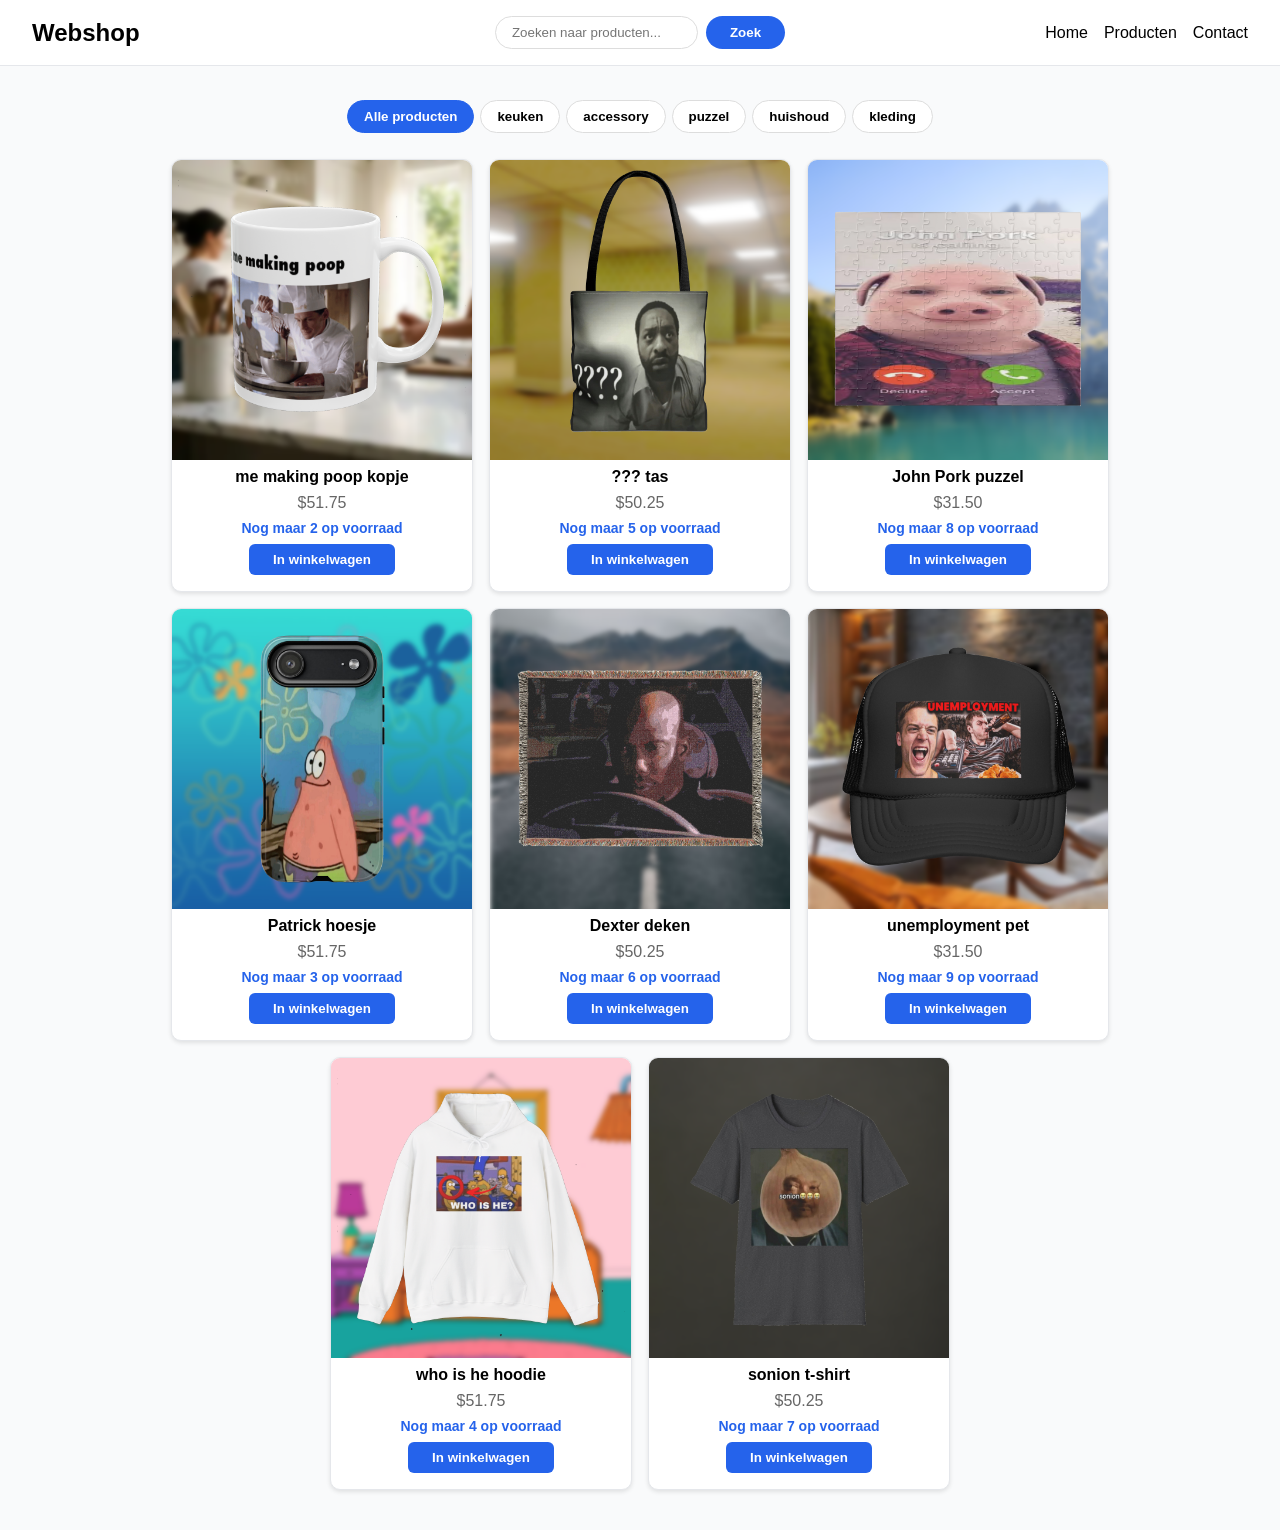
==== productpagina.html @ b0ecc129 "filter buttons" ====
<!DOCTYPE html>
<html lang="nl">
<head>
  <meta charset="UTF-8">
  <meta name="viewport" content="width=device-width, initial-scale=1.0">
  <title>Flash Sale Webshop</title>
  <link rel="stylesheet" href="style.css">
</head>
<body>
  <header class="header">
    <a class="logo" href="index.html">Webshop</a>

    <form class="search" action="productpagina.html" method="get">
      <input type="search" class="search-bar" name="q" placeholder="Zoeken naar producten..." aria-label="Zoeken naar producten">
      <button class="btn-search" type="submit">Zoek</button>
    </form>

    <nav class="nav">
      <a href="index.html">Home</a>
      <a href="productpagina.html">Producten</a>
      <a href="contactpagina.html">Contact</a>
    </nav>
  </header>

  <main class="product-page">

    <div class="filter-container">
      <button class="filter-btn active" data-filter="all">Alle producten</button>
    </div>

    <div class="product-list">
      <p id="no-results-message">Geen producten gevonden.</p>
    </div>
  </main>

  <script src="script.js"></script>
</body>
</html>
---- style.css ----
* {
  margin: 0;
  padding: 0;
  box-sizing: border-box;
}

body {
  font-family: Arial, Helvetica, sans-serif;
  background-color: #f9fafb;
}

a {
  text-decoration: none;
  color: black;
}

main {
  padding: 1rem 2rem;
}

header {
  display: grid;
  grid-template-columns: 1fr auto 1fr;
  align-items: center;
  gap: 1rem;
  border-bottom: 1px solid #e5e7eb;
  background-color: #ffffff;
  padding: 1rem 2rem;
}

.logo {
  justify-self: start;
}

.search {
  justify-self: center;
}

nav {
  justify-self: end;
}

.product-page {
  display: flex;
  flex-direction: column;
  gap: 1rem;
  padding-top: 1.5rem;
}

nav {
  display: flex;
  gap: 1rem;
}

.logo {
  font-size: 24px;
  font-weight: bold;
}

.search-bar {
  display: block;
  width: 100%;
  max-width: 300px;
  margin: 0 auto;
  padding: 8px 16px;
  border: 1px solid #ddd;
  border-radius: 20px;
}

.search{
  display:flex;
  gap: 0.5rem;
}

.product-title {
  text-align: center;
  margin: 0 0 1rem;
}

.countdown {
  text-align: center;
  font-weight: bold;
  margin: 0 0 1.5rem;
  color: gray;
}

.product-list {
  display: flex;
  flex-wrap: wrap;
  gap: 1rem;
  justify-content: center;
  max-width: 1300px;
  margin: 0 auto;
  padding: 0 1rem 1.5rem;
}

.product-container {
  display: flex;
  flex-direction: column;
  align-items: center;
  gap: 0.5rem;
  width: 302px;
  padding: 0 0 1rem;
  border: 1px solid #e5e7eb;
  background-color: #ffffff;
  border-radius: 10px;
  overflow: hidden;
  box-shadow: 0 2px 4px rgba(0, 0, 0, 0.1);
}

.product-container > img {
  width: 100%;
  height: auto;
  aspect-ratio: 1 / 1;
  object-fit: cover;
}

.product-container span {
  width: 100%;
  padding: 0 1rem;
  text-align: center;
}

.product-card__name {
  font-weight: bold;
}

.product-card__price {
  color: #666;
}

.stock-badge {
  color: #2563eb;
  font-size: 14px;
  font-weight: bold;
}

:root {
  --primary-color: #2563eb;
  --primary-color-dark: #1d4ed8;
}

.btn-search {
  background-color: var(--primary-color);
  color: white;
  border: none;
  padding: 8px 24px;
  border-radius: 20px;
  font-weight: bold;
  cursor: pointer;
}

.btn-search:hover {
  background-color: var(--primary-color-dark);
}

.btn-primary {
  background-color: var(--primary-color);
  color: white;
  border: none;
  padding: 8px 24px;
  border-radius: 6px;
  font-weight: bold;
  cursor: pointer;
}

.btn-primary:hover {
  background-color: var(--primary-color-dark);
}

.btn-primary.clicked {
  background-color: #2e7d32;
}

#no-results-message {
  display: none;
  width: 100%;
  text-align: center;
  font-weight: bold;
  color: #666;
  margin-top: 20px;
}

@media (max-width: 700px) {
  header {
    display: flex;
    justify-content: center;
    flex-wrap: wrap;
    gap: 1.5rem;
  }

  .logo {
    order: 1;
  }

  nav {
    order: 2;
  }

  .search {
    order: 3;
    width: 75%;
  }

  .search-bar {
    flex: 1;
    max-width: none;
    margin: 0;
  }
}

.filter-container {
  display: flex;
  justify-content: center;
  gap: 6px;
  margin: 10px 0;
}

.filter-btn {
  padding: 8px 16px;
  border: 1px solid #ddd;
  background-color: #ffffff;
  border-radius: 20px;
  cursor: pointer;
  font-weight: bold;
  transition: all 0.3s ease;
}

.filter-btn:hover {
  background-color: #f0f0f0;
}

.filter-btn.active {
  background-color: var(--primary-color);
  color: white;
  border-color: var(--primary-color);
}
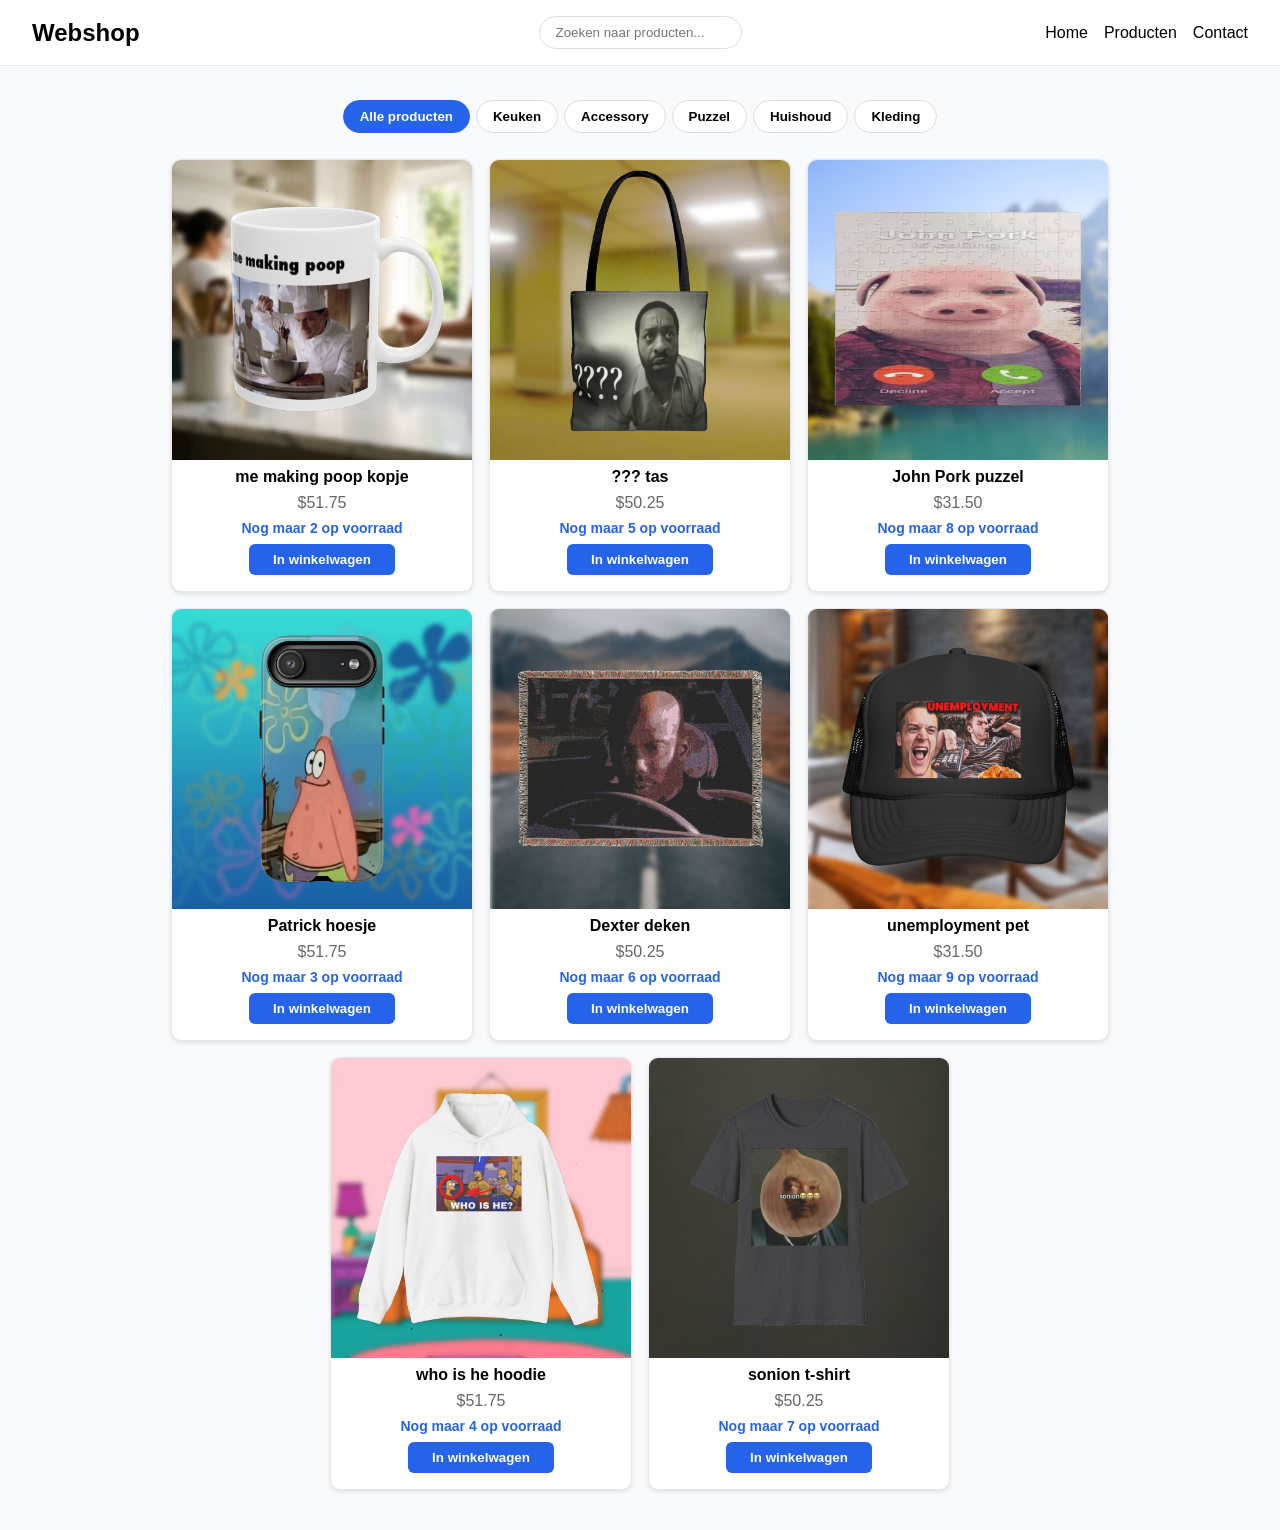
==== commit d16f3f08: "zoekbalk en filter fix een nieuwe dag, een nieuwe update aan de zoekbalk" ====
--- a/productpagina.html
+++ b/productpagina.html
@@ -12,7 +12,6 @@
 
     <form class="search" action="productpagina.html" method="get">
       <input type="search" class="search-bar" name="q" placeholder="Zoeken naar producten..." aria-label="Zoeken naar producten">
-      <button class="btn-search" type="submit">Zoek</button>
     </form>
 
     <nav class="nav">
--- a/style.css
+++ b/style.css
@@ -140,20 +140,6 @@
   --primary-color-dark: #1d4ed8;
 }
 
-.btn-search {
-  background-color: var(--primary-color);
-  color: white;
-  border: none;
-  padding: 8px 24px;
-  border-radius: 20px;
-  font-weight: bold;
-  cursor: pointer;
-}
-
-.btn-search:hover {
-  background-color: var(--primary-color-dark);
-}
-
 .btn-primary {
   background-color: var(--primary-color);
   color: white;
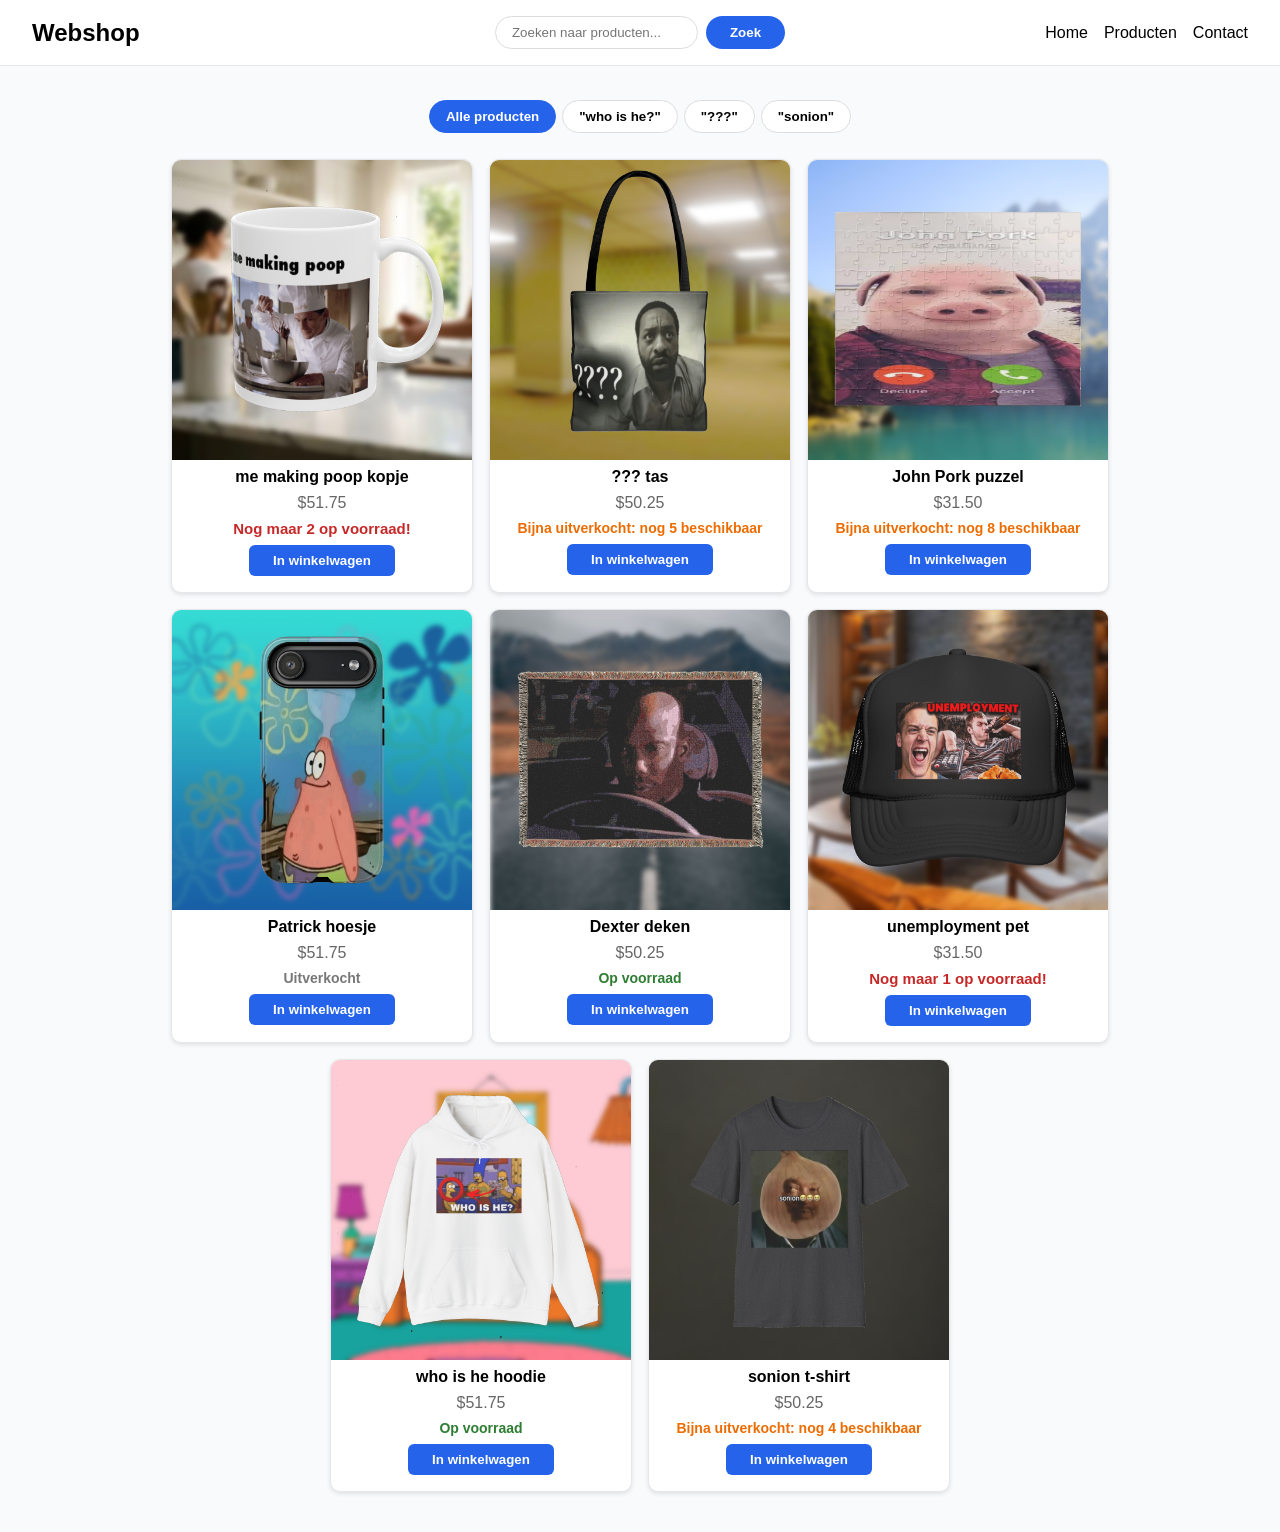
==== commit 60baa3c3: "user 7 eerste stap" ====
--- a/productpagina.html
+++ b/productpagina.html
@@ -12,6 +12,7 @@
 
     <form class="search" action="productpagina.html" method="get">
       <input type="search" class="search-bar" name="q" placeholder="Zoeken naar producten..." aria-label="Zoeken naar producten">
+      <button class="btn-search" type="submit">Zoek</button>
     </form>
 
     <nav class="nav">
@@ -25,6 +26,9 @@
 
     <div class="filter-container">
       <button class="filter-btn active" data-filter="all">Alle producten</button>
+      <button class="filter-btn" data-filter="who-is-he">"who is he?"</button>
+      <button class="filter-btn" data-filter="mystery">"???"</button>
+      <button class="filter-btn" data-filter="sonion">"sonion"</button>
     </div>
 
     <div class="product-list">
@@ -35,3 +39,4 @@
   <script src="script.js"></script>
 </body>
 </html>
+
--- a/style.css
+++ b/style.css
@@ -135,9 +135,29 @@
   font-weight: bold;
 }
 
+/* User Story 7 - kleuren van de voorraadmelding */
+.stock-ok     { color: #2e7d32; }
+.stock-medium { color: #ed6c02; }
+.stock-low    { color: #c62828; font-size: 15px; }
+.stock-out    { color: #777777; }
+
 :root {
   --primary-color: #2563eb;
   --primary-color-dark: #1d4ed8;
+}
+
+.btn-search {
+  background-color: var(--primary-color);
+  color: white;
+  border: none;
+  padding: 8px 24px;
+  border-radius: 20px;
+  font-weight: bold;
+  cursor: pointer;
+}
+
+.btn-search:hover {
+  background-color: var(--primary-color-dark);
 }
 
 .btn-primary {
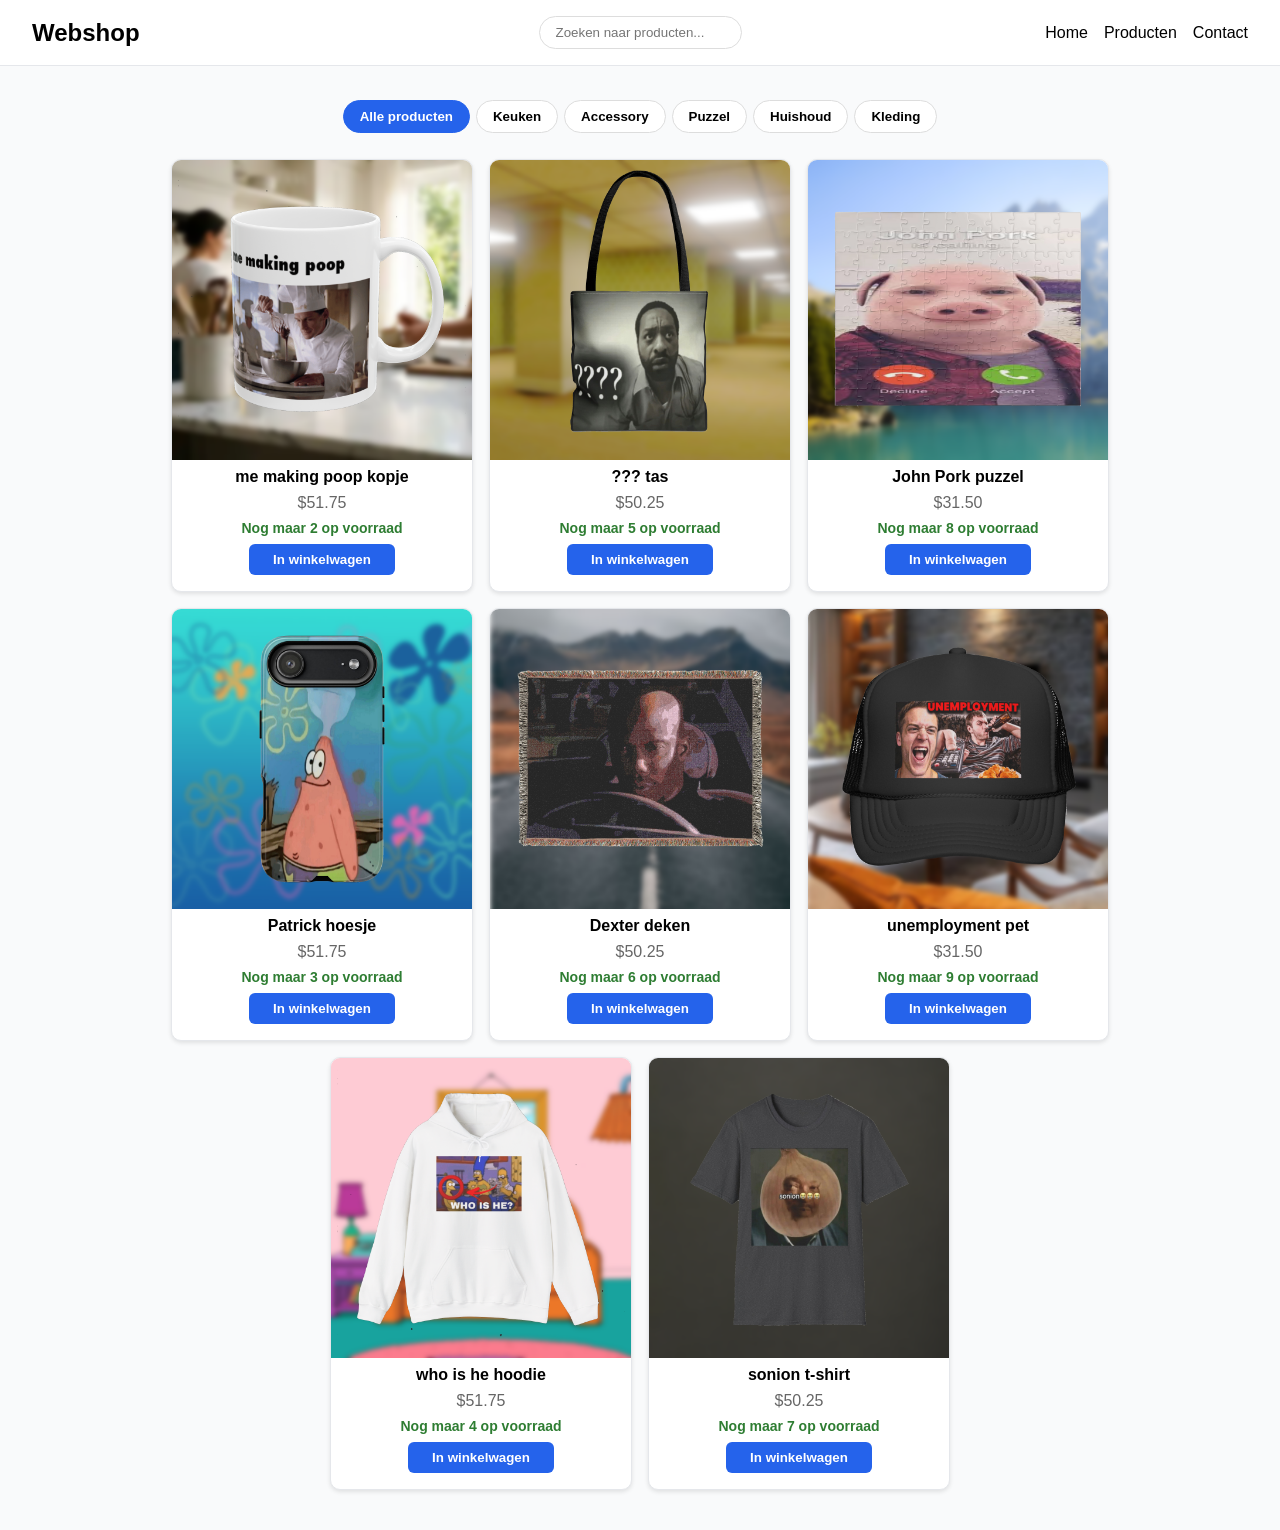
==== commit 83c21216: "Merge branch 'main' of https://github.com/DjanoVanEijk/Project-Djano-Mustafa-Abenezer" ====
--- a/productpagina.html
+++ b/productpagina.html
@@ -12,7 +12,6 @@
 
     <form class="search" action="productpagina.html" method="get">
       <input type="search" class="search-bar" name="q" placeholder="Zoeken naar producten..." aria-label="Zoeken naar producten">
-      <button class="btn-search" type="submit">Zoek</button>
     </form>
 
     <nav class="nav">
@@ -26,9 +25,6 @@
 
     <div class="filter-container">
       <button class="filter-btn active" data-filter="all">Alle producten</button>
-      <button class="filter-btn" data-filter="who-is-he">"who is he?"</button>
-      <button class="filter-btn" data-filter="mystery">"???"</button>
-      <button class="filter-btn" data-filter="sonion">"sonion"</button>
     </div>
 
     <div class="product-list">
--- a/style.css
+++ b/style.css
@@ -146,20 +146,6 @@
   --primary-color-dark: #1d4ed8;
 }
 
-.btn-search {
-  background-color: var(--primary-color);
-  color: white;
-  border: none;
-  padding: 8px 24px;
-  border-radius: 20px;
-  font-weight: bold;
-  cursor: pointer;
-}
-
-.btn-search:hover {
-  background-color: var(--primary-color-dark);
-}
-
 .btn-primary {
   background-color: var(--primary-color);
   color: white;
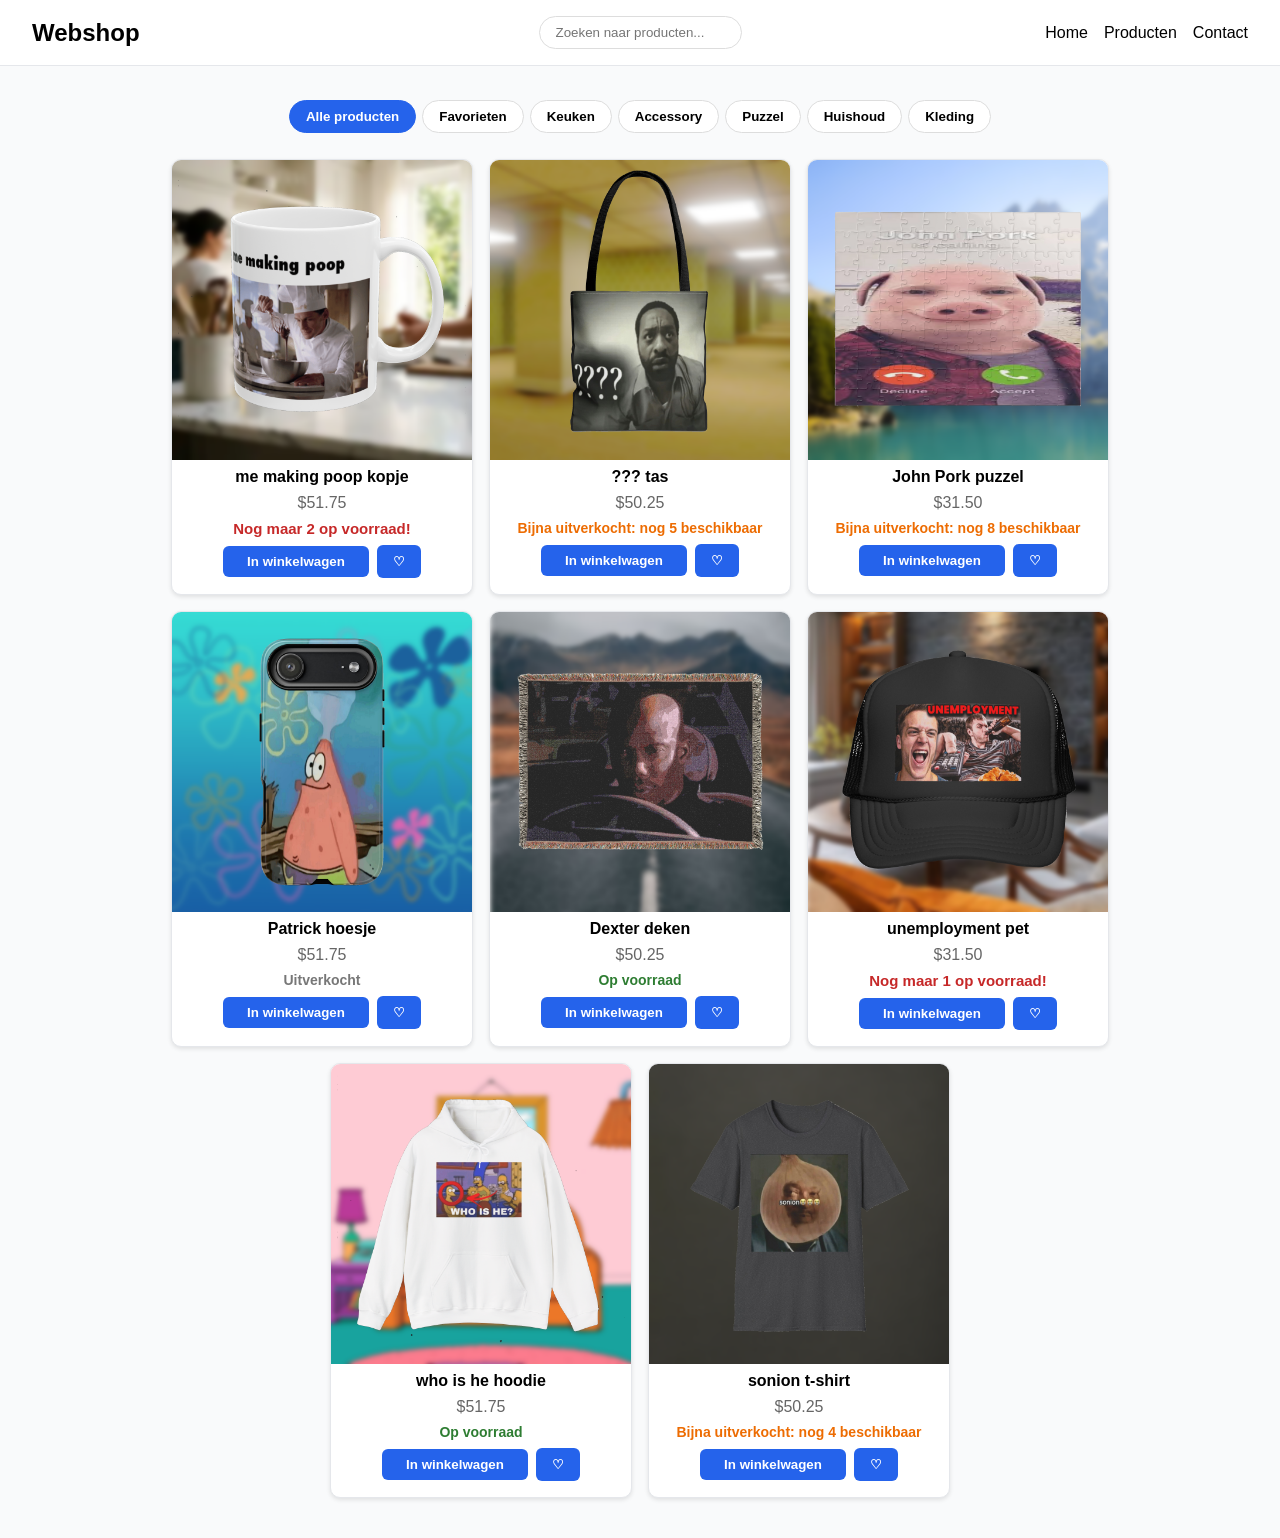
==== commit 8cf51cb9: "loading state en favorites" ====
--- a/productpagina.html
+++ b/productpagina.html
@@ -28,6 +28,7 @@
     </div>
 
     <div class="product-list">
+      <p id="loading-message" role="status">Producten laden...</p>
       <p id="no-results-message">Geen producten gevonden.</p>
     </div>
   </main>
--- a/style.css
+++ b/style.css
@@ -164,7 +164,38 @@
   background-color: #2e7d32;
 }
 
+.favorite-button {
+  width: 44px;
+  height: 33px;
+  padding: 0;
+  background-color: var(--primary-color);
+  color: white;
+  border: none;
+  border-radius: 6px;
+  font-weight: bold;
+  cursor: pointer;
+}
+
+.favorite-button:hover {
+  background-color: var(--primary-color-dark);
+}
+
+.product-card__actions {
+  display: flex;
+  align-items: center;
+  gap: 0.5rem;
+}
+
 #no-results-message {
+  display: none;
+  width: 100%;
+  text-align: center;
+  font-weight: bold;
+  color: #666;
+  margin-top: 20px;
+}
+
+#loading-message {
   display: none;
   width: 100%;
   text-align: center;
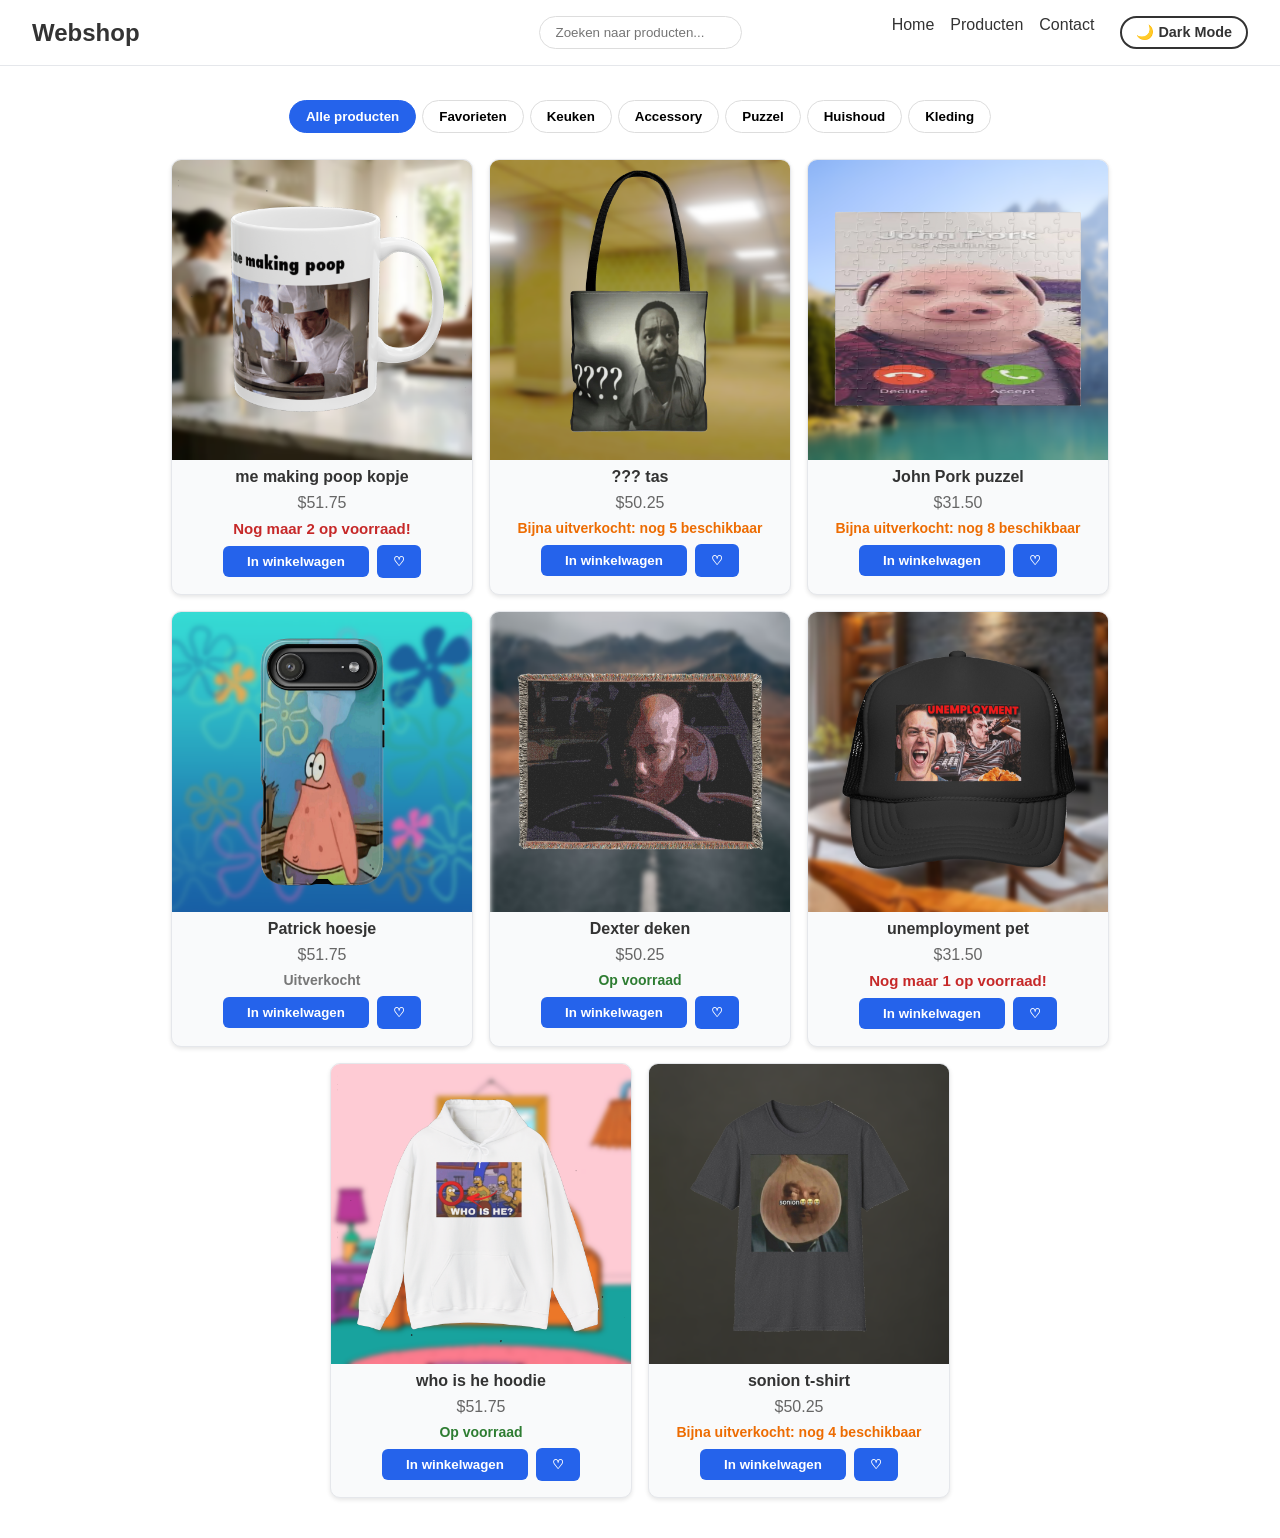
==== commit fc10f894: "Dark en Light mode toegevoegd met styling" ====
--- a/productpagina.html
+++ b/productpagina.html
@@ -18,6 +18,7 @@
       <a href="index.html">Home</a>
       <a href="productpagina.html">Producten</a>
       <a href="contactpagina.html">Contact</a>
+      <button id="theme-toggle" class="theme-toggle-btn" type="button">🌙 Dark Mode</button>
     </nav>
   </header>
 
--- a/style.css
+++ b/style.css
@@ -257,4 +257,57 @@
   background-color: var(--primary-color);
   color: white;
   border-color: var(--primary-color);
+}
+
+:root {
+  --bg-color: #ffffff;
+  --text-color: #333333;
+  --card-bg: #f9fafb;
+}
+
+body.dark-mode {
+  --bg-color: #121212;
+  --text-color: #f1f1f1;
+  --card-bg: #1e1e1e;
+}
+
+body {
+  background-color: var(--bg-color);
+  color: var(--text-color);
+}
+
+.header, .nav, .header a {
+  background-color: var(--bg-color);
+  color: var(--text-color);
+}
+
+.product-card {
+  background-color: var(--card-bg);
+  color: var(--text-color);
+}
+
+.theme-toggle-btn {
+  background-color: transparent;
+  color: var(--text-color);
+  border: 2px solid var(--text-color);
+  padding: 6px 14px;
+  border-radius: 20px;
+  font-size: 0.9rem;
+  font-weight: 600;
+  cursor: pointer;
+  transition: all 0.3s ease;
+  display: inline-flex;
+  align-items: center;
+  gap: 6px;
+  margin-left: 10px;
+}
+
+.theme-toggle-btn:hover {
+  background-color: var(--text-color);
+  color: var(--bg-color);
+  transform: translateY(-2px);
+}
+
+.theme-toggle-btn:active {
+  transform: translateY(0);
 }
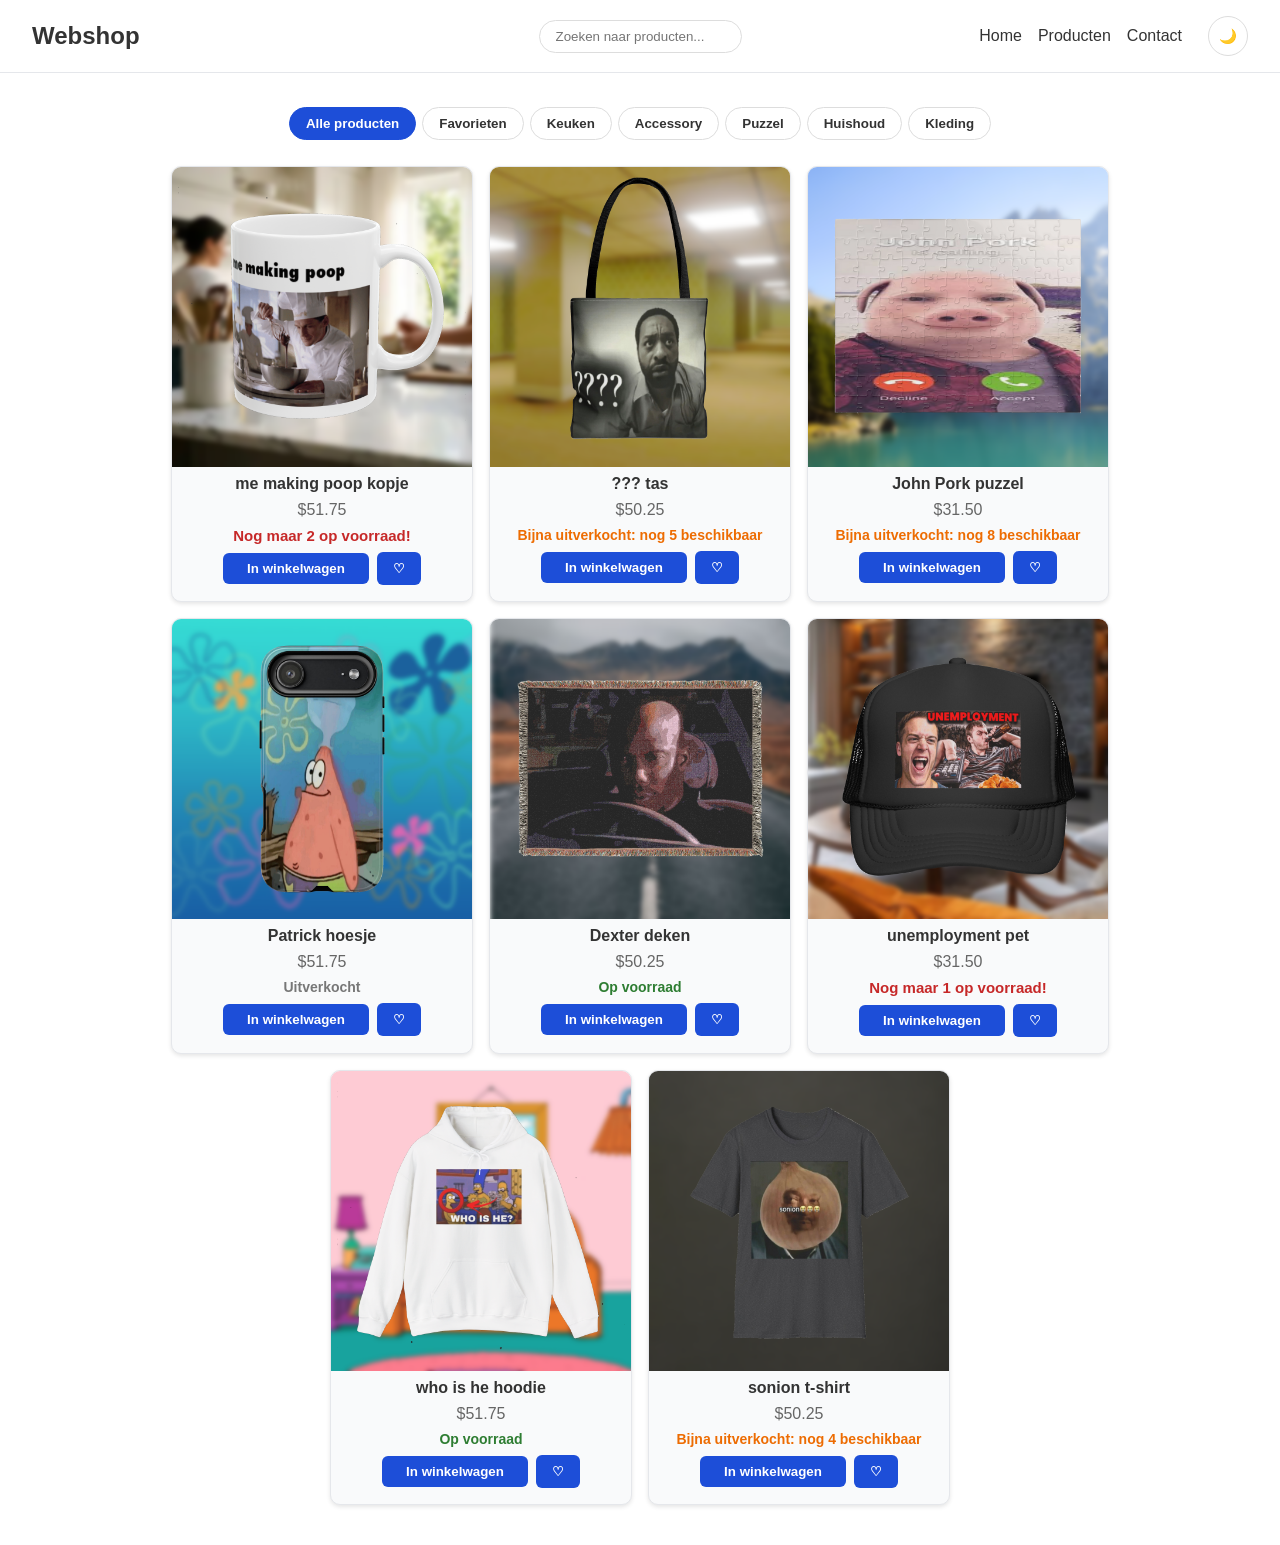
==== commit 1435b2dd: "theme button verbteringen" ====
--- a/productpagina.html
+++ b/productpagina.html
@@ -18,7 +18,7 @@
       <a href="index.html">Home</a>
       <a href="productpagina.html">Producten</a>
       <a href="contactpagina.html">Contact</a>
-      <button id="theme-toggle" class="theme-toggle-btn" type="button">🌙 Dark Mode</button>
+      <button id="theme-toggle" class="theme-toggle-btn" type="button">🌙</button>
     </nav>
   </header>
 
--- a/style.css
+++ b/style.css
@@ -23,7 +23,7 @@
   grid-template-columns: 1fr auto 1fr;
   align-items: center;
   gap: 1rem;
-  border-bottom: 1px solid #e5e7eb;
+  border-bottom: 1px solid var(--subtle-border-color);
   background-color: #ffffff;
   padding: 1rem 2rem;
 }
@@ -37,8 +37,18 @@
 }
 
 nav {
+  display: flex;
+  align-items: center;
+  gap: 1rem;
   justify-self: end;
 }
+
+nav a {
+  color: var(--text-color);
+  text-decoration: none;
+  font-weight: 500;
+}
+
 
 .product-page {
   display: flex;
@@ -47,10 +57,6 @@
   padding-top: 1.5rem;
 }
 
-nav {
-  display: flex;
-  gap: 1rem;
-}
 
 .logo {
   font-size: 24px;
@@ -63,7 +69,9 @@
   max-width: 300px;
   margin: 0 auto;
   padding: 8px 16px;
-  border: 1px solid #ddd;
+  border: 1px solid var(--border-color);
+  background-color: var(--control-bg);
+  color: var(--text-color);
   border-radius: 20px;
 }
 
@@ -101,7 +109,7 @@
   gap: 0.5rem;
   width: 302px;
   padding: 0 0 1rem;
-  border: 1px solid #e5e7eb;
+  border: 1px solid var(--subtle-border-color);
   background-color: #ffffff;
   border-radius: 10px;
   overflow: hidden;
@@ -130,7 +138,7 @@
 }
 
 .stock-badge {
-  color: #2563eb;
+  color: var(--stock-badge-color);
   font-size: 14px;
   font-weight: bold;
 }
@@ -142,8 +150,8 @@
 .stock-out    { color: #777777; }
 
 :root {
-  --primary-color: #2563eb;
-  --primary-color-dark: #1d4ed8;
+  --primary-color: #1d4ed8;
+  --primary-color-dark: #1e40af;
 }
 
 .btn-primary {
@@ -241,8 +249,9 @@
 
 .filter-btn {
   padding: 8px 16px;
-  border: 1px solid #ddd;
-  background-color: #ffffff;
+  border: 1px solid var(--border-color);
+  background-color: var(--control-bg);
+  color: var(--text-color);
   border-radius: 20px;
   cursor: pointer;
   font-weight: bold;
@@ -250,7 +259,7 @@
 }
 
 .filter-btn:hover {
-  background-color: #f0f0f0;
+  background-color: var(--control-hover-bg);
 }
 
 .filter-btn.active {
@@ -263,12 +272,24 @@
   --bg-color: #ffffff;
   --text-color: #333333;
   --card-bg: #f9fafb;
+  --border-color: #ddd;
+  --subtle-border-color: #e5e7eb;
+  --control-bg: #ffffff;
+  --control-hover-bg: #f0f0f0;
+  --stock-badge-color: #1d4ed8;
 }
 
 body.dark-mode {
   --bg-color: #121212;
   --text-color: #f1f1f1;
   --card-bg: #1e1e1e;
+  --border-color: #666;
+  --subtle-border-color: #666;
+  --control-bg: #1e1e1e;
+  --control-hover-bg: #2a2a2a;
+  --primary-color: #1e3a8a;
+  --primary-color-dark: #172554;
+  --stock-badge-color: #1e40af;
 }
 
 body {
@@ -276,7 +297,7 @@
   color: var(--text-color);
 }
 
-.header, .nav, .header a {
+.header, .nav, .header a, .nav a {
   background-color: var(--bg-color);
   color: var(--text-color);
 }
@@ -289,16 +310,18 @@
 .theme-toggle-btn {
   background-color: transparent;
   color: var(--text-color);
-  border: 2px solid var(--text-color);
-  padding: 6px 14px;
-  border-radius: 20px;
+  border: 1px solid var(--border-color);
+  width: 40px;
+  height: 40px;
+  padding: 0;
+  border-radius: 50%;
   font-size: 0.9rem;
   font-weight: 600;
   cursor: pointer;
   transition: all 0.3s ease;
   display: inline-flex;
   align-items: center;
-  gap: 6px;
+  justify-content: center;
   margin-left: 10px;
 }
 
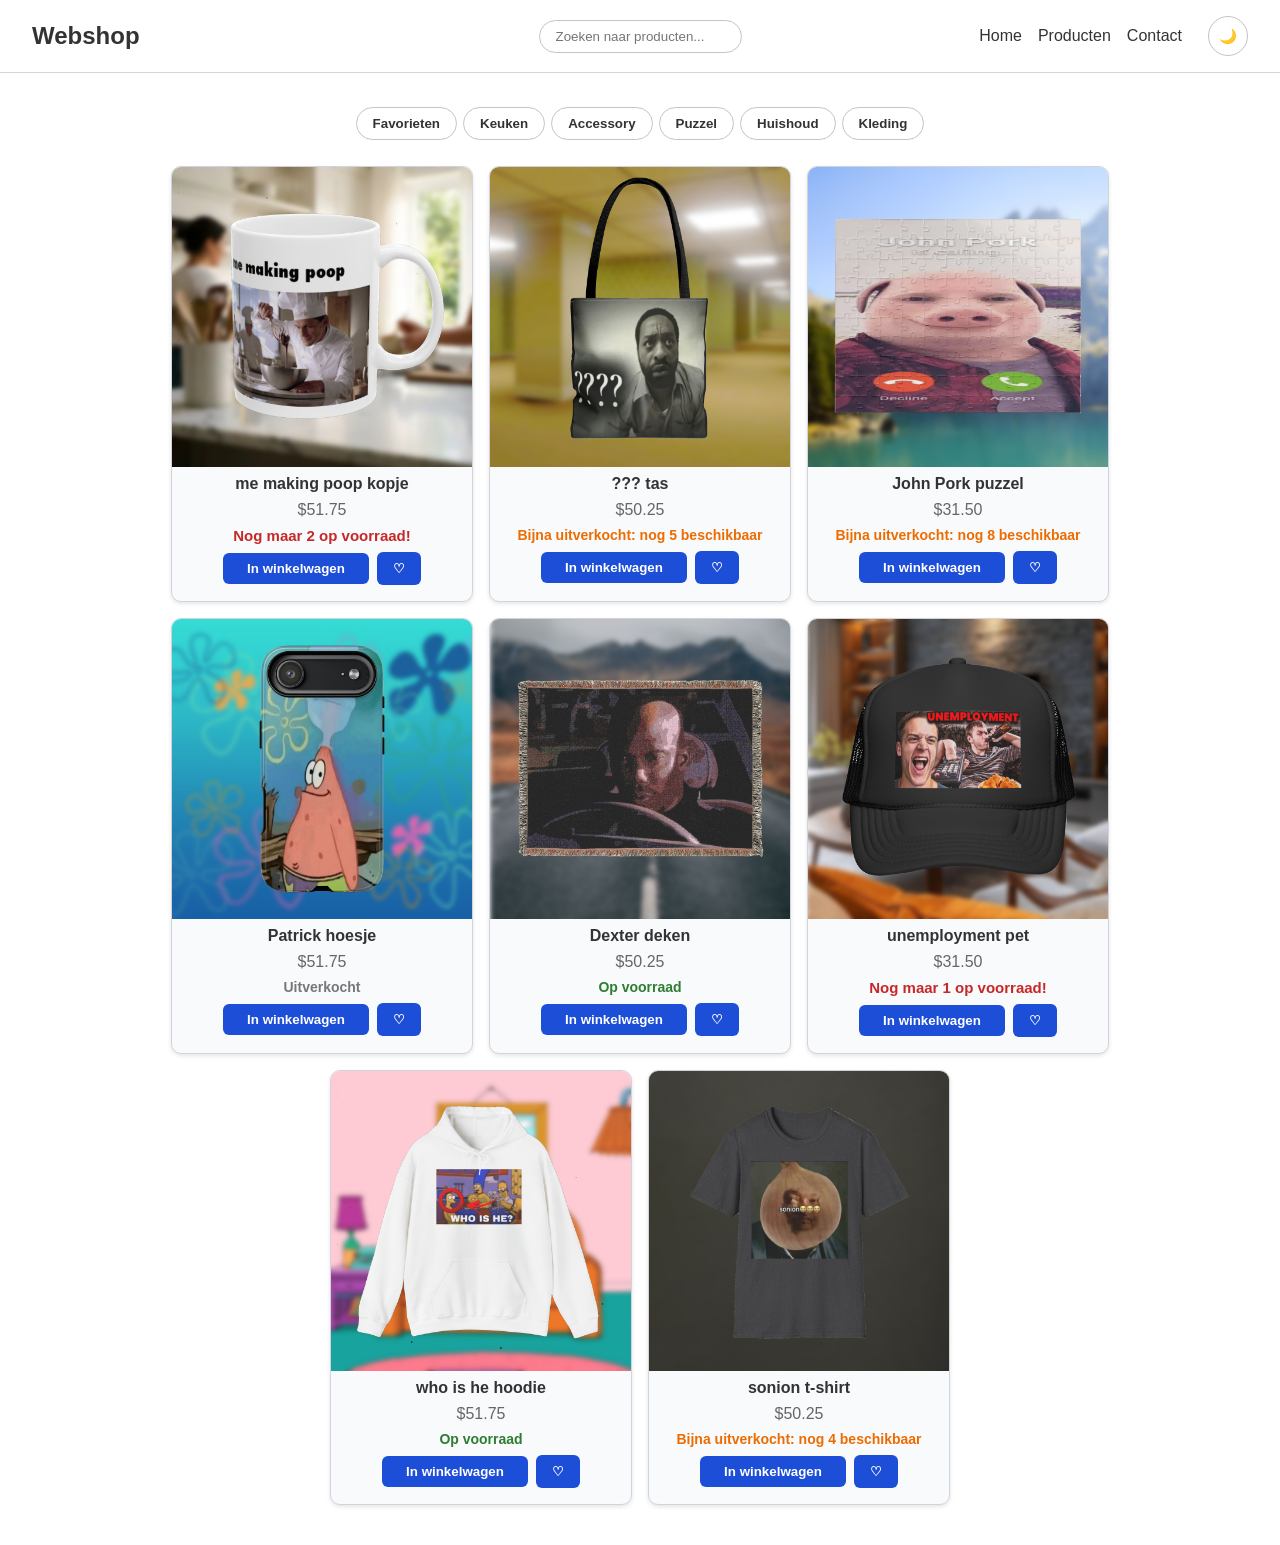
==== commit a0de7b4c: "filter knoppen responsiveness" ====
--- a/productpagina.html
+++ b/productpagina.html
@@ -25,7 +25,6 @@
   <main class="product-page">
 
     <div class="filter-container">
-      <button class="filter-btn active" data-filter="all">Alle producten</button>
     </div>
 
     <div class="product-list">
@@ -37,4 +36,3 @@
   <script src="script.js"></script>
 </body>
 </html>
-
--- a/style.css
+++ b/style.css
@@ -242,12 +242,14 @@
 
 .filter-container {
   display: flex;
+  flex-wrap: wrap;
   justify-content: center;
   gap: 6px;
   margin: 10px 0;
 }
 
 .filter-btn {
+  max-width: 100%;
   padding: 8px 16px;
   border: 1px solid var(--border-color);
   background-color: var(--control-bg);
@@ -268,12 +270,27 @@
   border-color: var(--primary-color);
 }
 
+@media (max-width: 700px) {
+  .filter-container {
+    display: grid;
+    grid-template-columns: repeat(auto-fit, minmax(min(140px, 100%), 1fr));
+    width: 100%;
+    max-width: 560px;
+    margin: 10px auto;
+  }
+
+  .filter-btn {
+    min-width: 0;
+    padding: 8px 12px;
+  }
+}
+
 :root {
   --bg-color: #ffffff;
   --text-color: #333333;
   --card-bg: #f9fafb;
-  --border-color: #ddd;
-  --subtle-border-color: #e5e7eb;
+  --border-color: #c4c4c4;
+  --subtle-border-color: #d1d5db;
   --control-bg: #ffffff;
   --control-hover-bg: #f0f0f0;
   --stock-badge-color: #1d4ed8;
